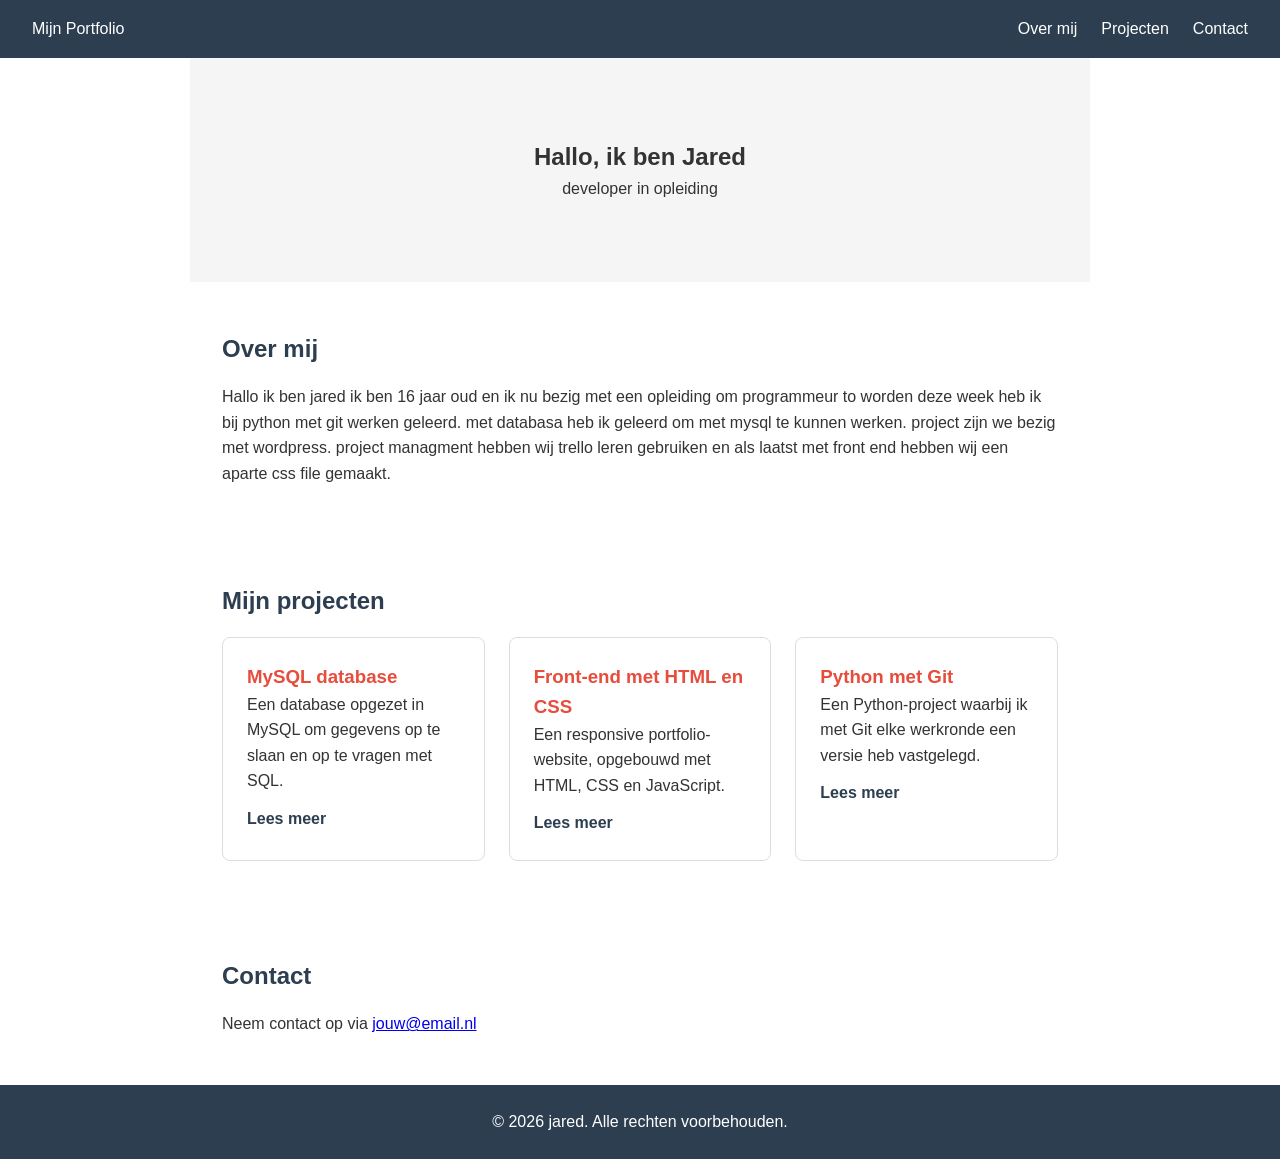
==== index.html @ 070eca74 "start van uitvoering plan" ====
<!DOCTYPE html>
<html lang="nl">
<head>
    <meta charset="UTF-8">
    <meta name="viewport" content="width=device-width, initial-scale=1.0">
    <title>Mijn Portfolio</title>
    <link rel="stylesheet" href="css/style.css">
</head>
<body>
    <header>
        <nav>
            <div class="logo">Mijn Portfolio</div>
            <ul>
                <li><a href="#over-mij">Over mij</a></li>
                <li><a href="#projecten">Projecten</a></li>
                <li><a href="#vakken">Contact</a></li>
            </ul>
        </nav>
    </header>

    <main>
        <section id="hero">
            <h1>Hallo, ik ben Jared</h1>
            <p>developer in opleiding</p>
        </section>

        <section id="over-mij">
            <h2>Over mij</h2>
            <p>Hallo ik ben jared ik ben 16 jaar oud en ik nu bezig met een opleiding om programmeur to worden deze week heb ik bij python met git werken geleerd. met databasa heb ik geleerd om met mysql te kunnen werken. project zijn we bezig met wordpress.
                project managment hebben wij trello leren gebruiken en als laatst met front end hebben wij een aparte css file gemaakt.
            </p>
        </section>

        <section id="projecten">
            <h2>Mijn projecten</h2>
            <div class="project-grid">
                <article class="project">
                    <h3><a href="projecten/mysql.html">MySQL database</a></h3>
                    <p>Een database opgezet in MySQL om gegevens op te slaan en op te vragen met SQL.</p>
                    <a class="project-link" href="projecten/mysql.html">Lees meer</a>
                </article>
                <article class="project">
                    <h3><a href="projecten/html.html">Front-end met HTML en CSS</a></h3>
                    <p>Een responsive portfolio-website, opgebouwd met HTML, CSS en JavaScript.</p>
                    <a class="project-link" href="projecten/html.html">Lees meer</a>
                </article>
                <article class="project">
                    <h3><a href="projecten/python.html">Python met Git</a></h3>
                    <p>Een Python-project waarbij ik met Git elke werkronde een versie heb vastgelegd.</p>
                    <a class="project-link" href="projecten/python.html">Lees meer</a>
                </article>
            </div>
        </section>

        <section id="contact">
            <h2>Contact</h2>
            <p>Neem contact op via <a href="mailto:jouw@email.nl">jouw@email.nl</a></p>
        </section>
    </main>

    <footer>
        <p>&copy; 2026 jared. Alle rechten voorbehouden.</p>
    </footer>

    <script src="js/main.js"></script>
</body>
</html>
---- css/style.css ----
:root {
    --primary: #2c3e50;
    --accent: #e74c3c;
    --light: #f5f5f5;
    --text: #333;
}

* {
    margin: 0;
    padding: 0;
    box-sizing: border-box;
}

html {
    scroll-behavior: smooth;
}

body {
    font-family: Arial, sans-serif;
    line-height: 1.6;
    color: var(--text);
}

nav {
    display: flex;
    justify-content: space-between;
    align-items: center;
    padding: 1rem 2rem;
    background: var(--primary);
    color: white;
}

nav ul {
    list-style: none;
    display: flex;
    gap: 1.5rem;
}

nav a {
    color: white;
    text-decoration: none;
}

section {
    padding: 3rem 2rem;
    max-width: 900px;
    margin: 0 auto;
}

#hero {
    text-align: center;
    background: var(--light);
    padding: 5rem 2rem;
}

h2 {
    margin-bottom: 1rem;
    color: var(--primary);
}

.project-grid {
    display: grid;
    grid-template-columns: repeat(auto-fit, minmax(250px, 1fr));
    gap: 1.5rem;
}

.project {
    border: 1px solid #ddd;
    border-radius: 8px;
    padding: 1.5rem;
    background: white;
}

.project h3 {
    color: var(--accent);
}

footer {
    text-align: center;
    padding: 1.5rem;
    background: var(--primary);
    color: white;
}

.project h3 a {
    color: var(--accent);
    text-decoration: none;
}

.project h3 a:hover {
    text-decoration: underline;
}

.project:hover {
    border-color: var(--accent);
}

.project-link {
    display: inline-block;
    margin-top: 0.75rem;
    color: var(--primary);
    font-weight: bold;
    text-decoration: none;
}

.project-link:hover {
    text-decoration: underline;
}

nav .logo a {
    font-weight: bold;
    color: white;
    text-decoration: none;
}

.project-detail {
    max-width: 900px;
    margin: 0 auto;
    padding: 3rem 2rem;
}

.project-detail h1 {
    margin-bottom: 0.75rem;
}

.project-detail section {
    padding: 0;
    max-width: none;
    margin: 2.5rem 0 0;
}

.project-detail p {
    margin-bottom: 1rem;
}

.back-link {
    display: inline-block;
    margin-bottom: 1.5rem;
    color: var(--accent);
    text-decoration: none;
}

.back-link:hover {
    text-decoration: underline;
}

.tags {
    list-style: none;
    display: flex;
    flex-wrap: wrap;
    gap: 0.5rem;
}

.tags li {
    padding: 0.25rem 0.75rem;
    background: var(--light);
    border: 1px solid #ddd;
    border-radius: 999px;
    font-size: 0.9rem;
}

.learned-list {
    padding-left: 1.25rem;
}

.learned-list li {
    margin-bottom: 0.5rem;
}

code {
    padding: 0.1rem 0.35rem;
    background: var(--light);
    border-radius: 4px;
    font-size: 0.9em;
}

.table-wrapper {
    overflow-x: auto;
}

table {
    width: 100%;
    border-collapse: collapse;
}

th,
td {
    padding: 0.6rem 0.75rem;
    text-align: left;
    border-bottom: 1px solid #ddd;
}

th {
    color: var(--primary);
}
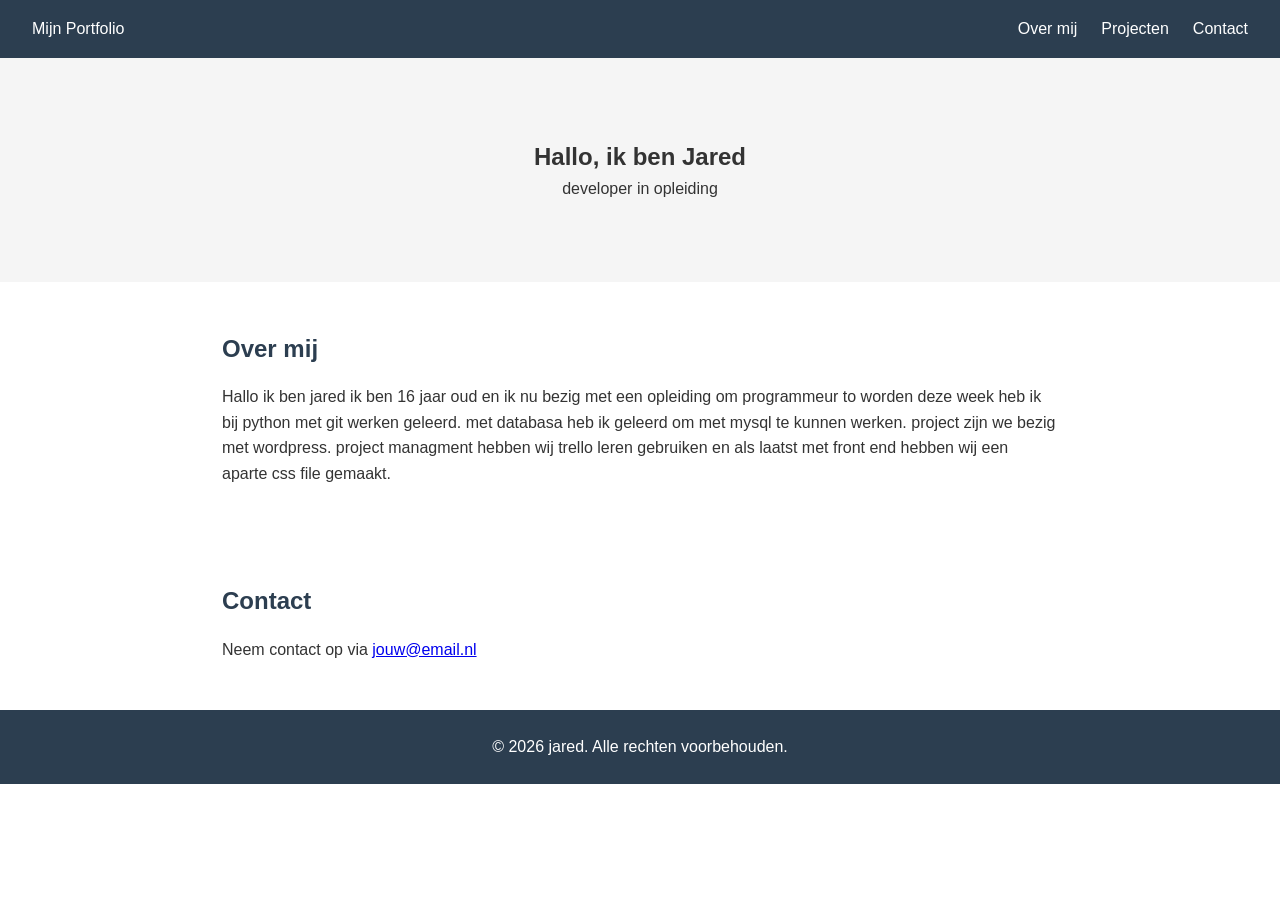
==== commit ddfd4061: "nog een paar veranderingen waar ik het niet me eens was en vrandert heb" ====
--- a/index.html
+++ b/index.html
@@ -12,8 +12,8 @@
             <div class="logo">Mijn Portfolio</div>
             <ul>
                 <li><a href="#over-mij">Over mij</a></li>
-                <li><a href="#projecten">Projecten</a></li>
-                <li><a href="#vakken">Contact</a></li>
+                <li><a href="projecten.html">Projecten</a></li>
+                <li><a href="#contact">Contact</a></li>
             </ul>
         </nav>
     </header>
@@ -31,27 +31,6 @@
             </p>
         </section>
 
-        <section id="projecten">
-            <h2>Mijn projecten</h2>
-            <div class="project-grid">
-                <article class="project">
-                    <h3><a href="projecten/mysql.html">MySQL database</a></h3>
-                    <p>Een database opgezet in MySQL om gegevens op te slaan en op te vragen met SQL.</p>
-                    <a class="project-link" href="projecten/mysql.html">Lees meer</a>
-                </article>
-                <article class="project">
-                    <h3><a href="projecten/html.html">Front-end met HTML en CSS</a></h3>
-                    <p>Een responsive portfolio-website, opgebouwd met HTML, CSS en JavaScript.</p>
-                    <a class="project-link" href="projecten/html.html">Lees meer</a>
-                </article>
-                <article class="project">
-                    <h3><a href="projecten/python.html">Python met Git</a></h3>
-                    <p>Een Python-project waarbij ik met Git elke werkronde een versie heb vastgelegd.</p>
-                    <a class="project-link" href="projecten/python.html">Lees meer</a>
-                </article>
-            </div>
-        </section>
-
         <section id="contact">
             <h2>Contact</h2>
             <p>Neem contact op via <a href="mailto:jouw@email.nl">jouw@email.nl</a></p>
--- a/css/style.css
+++ b/css/style.css
@@ -51,6 +51,7 @@
     text-align: center;
     background: var(--light);
     padding: 5rem 2rem;
+    max-width: none;
 }
 
 h2 {
@@ -117,6 +118,15 @@
     max-width: 900px;
     margin: 0 auto;
     padding: 3rem 2rem;
+}
+
+#projecten h1 {
+    margin-bottom: 0.75rem;
+}
+
+.section-intro {
+    margin-bottom: 2rem;
+    max-width: 60ch;
 }
 
 .project-detail h1 {
